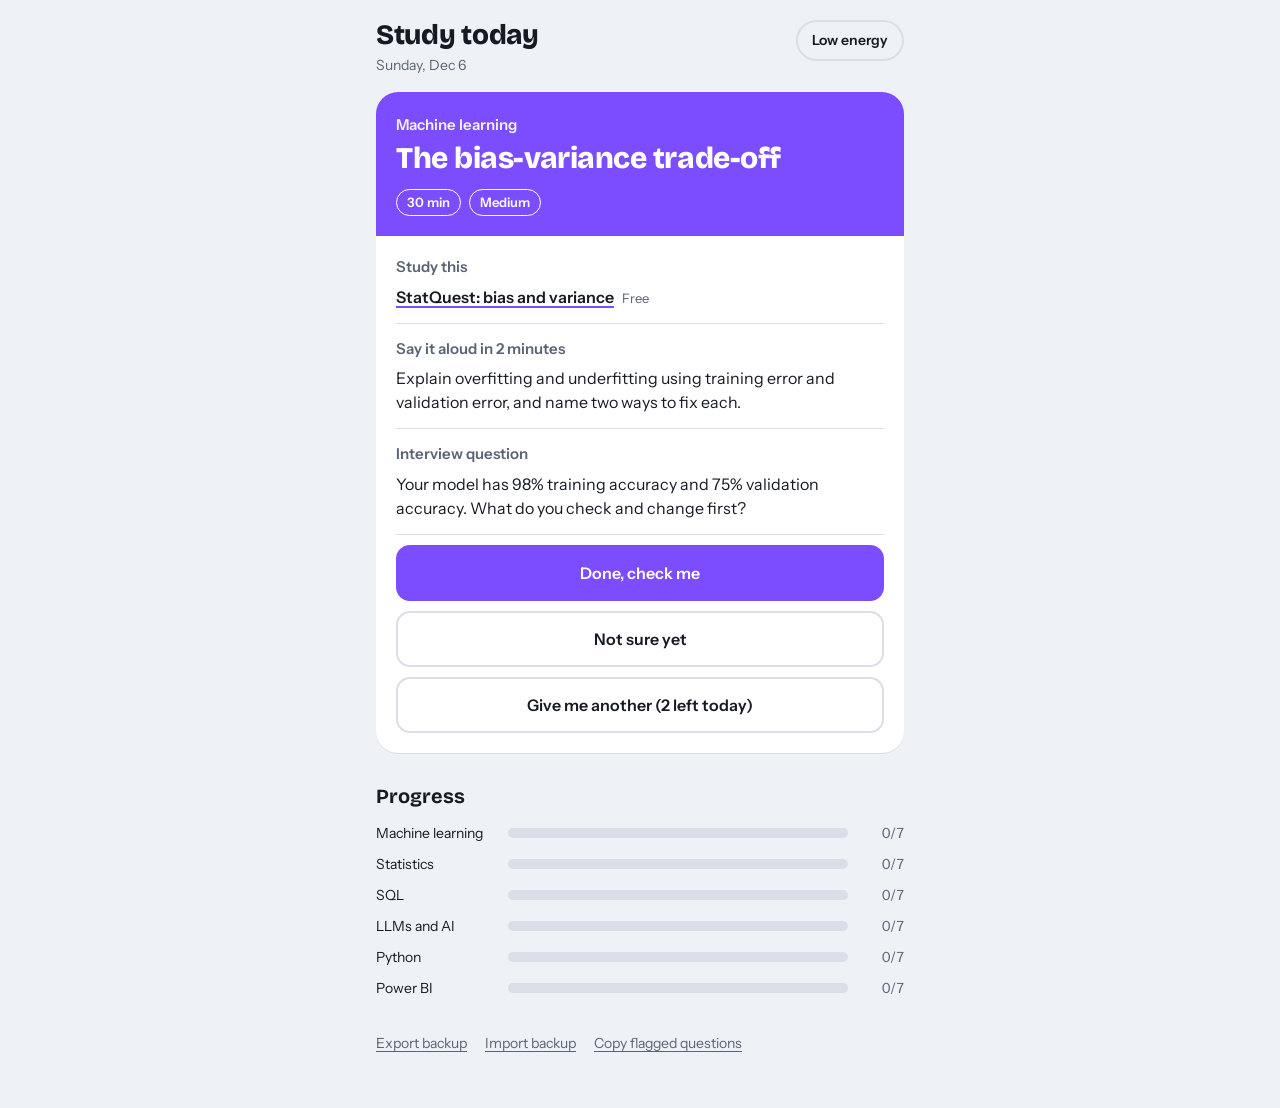
==== study-hub/index.html @ 0c4358ce "Study Hub" ====
<!doctype html>
<html lang="en">
<head>
  <meta charset="utf-8">
  <meta name="viewport" content="width=device-width, initial-scale=1">
  <meta name="color-scheme" content="light dark">
  <title>Study today</title>
  <link rel="preconnect" href="https://fonts.googleapis.com">
  <link rel="preconnect" href="https://fonts.gstatic.com" crossorigin>
  <link href="https://fonts.googleapis.com/css2?family=Bricolage+Grotesque:wght@600;800&family=Instrument+Sans:wght@400;500;600&display=swap" rel="stylesheet">
  <link rel="stylesheet" href="style.css">
</head>
<body>
  <div class="wrap">
    <header class="top">
      <div>
        <h1>Study today</h1>
        <p class="date" id="date"></p>
      </div>
      <button class="chip" id="lowEnergy" data-action="low-energy" aria-pressed="false">Low energy</button>
    </header>

    <p class="notice" id="notice" role="status" aria-live="polite"></p>

    <main id="main"></main>

    <section class="progress" id="progress" aria-label="Progress"></section>

    <footer class="tools">
      <button class="link" data-action="export">Export backup</button>
      <button class="link" data-action="import">Import backup</button>
      <button class="link" data-action="copy-flags" id="flagBtn">Copy flagged questions</button>
      <input type="file" id="importFile" accept="application/json" hidden>
    </footer>
  </div>

  <script src="data/stats.js"></script>
  <script src="data/ml.js"></script>
  <script src="data/sql.js"></script>
  <script src="data/llm.js"></script>
  <script src="data/python.js"></script>
  <script src="data/powerbi.js"></script>
  <script src="app.js"></script>
</body>
</html>
---- study-hub/style.css ----
:root {
  --bg: #EEF1F6;
  --card: #FFFFFF;
  --ink: #161A23;
  --muted: #5B6475;
  --line: #D9DEE8;
  --good: #1F7A4D;
  --bad: #C43A3A;
  --radius: 22px;
  --display: "Bricolage Grotesque", "Avenir Next", "Segoe UI", sans-serif;
  --body: "Instrument Sans", "Segoe UI", system-ui, sans-serif;
}

@media (prefers-color-scheme: dark) {
  :root {
    --bg: #10131A;
    --card: #1A1F2B;
    --ink: #F2F4F8;
    --muted: #A4ADBF;
    --line: #2C3345;
    --good: #5CCB93;
    --bad: #FF8A8A;
  }
}

* { box-sizing: border-box; }

html { -webkit-text-size-adjust: 100%; }

body {
  margin: 0;
  background: var(--bg);
  color: var(--ink);
  font-family: var(--body);
  font-size: 16px;
  line-height: 1.5;
}

.wrap {
  max-width: 560px;
  margin: 0 auto;
  padding: 20px 16px 48px;
}

.top {
  display: flex;
  align-items: flex-start;
  justify-content: space-between;
  gap: 12px;
  margin-bottom: 16px;
}

h1 {
  margin: 0;
  font-family: var(--display);
  font-weight: 800;
  font-size: 28px;
  letter-spacing: -0.01em;
  line-height: 1.1;
}

.date { margin: 4px 0 0; color: var(--muted); font-size: 14px; }

.chip {
  font: inherit;
  font-size: 14px;
  font-weight: 600;
  padding: 8px 14px;
  border-radius: 999px;
  border: 2px solid var(--line);
  background: transparent;
  color: var(--ink);
  cursor: pointer;
}
.chip[aria-pressed="true"] {
  background: var(--ink);
  color: var(--bg);
  border-color: var(--ink);
}

.notice {
  min-height: 0;
  margin: 0 0 12px;
  font-size: 14px;
  color: var(--muted);
}
.notice:empty { display: none; }

/* Card */
.card {
  background: var(--card);
  border-radius: var(--radius);
  overflow: hidden;
  box-shadow: 0 1px 0 var(--line);
}

.band {
  background: var(--area);
  color: var(--on);
  padding: 22px 20px 20px;
}
.band .area { margin: 0 0 6px; font-weight: 600; font-size: 15px; opacity: 0.92; }
.band h2 {
  margin: 0;
  font-family: var(--display);
  font-weight: 800;
  font-size: 30px;
  line-height: 1.08;
  letter-spacing: -0.015em;
}
.meta { margin: 14px 0 0; padding: 0; list-style: none; display: flex; flex-wrap: wrap; gap: 8px; }
.meta li {
  font-size: 13px;
  font-weight: 600;
  padding: 3px 10px;
  border-radius: 999px;
  border: 1.5px solid currentColor;
}

.body { padding: 6px 20px 20px; }

.block { padding: 14px 0; border-bottom: 1px solid var(--line); }
.block:last-of-type { border-bottom: 0; }
.block h3 { margin: 0 0 6px; font-size: 15px; font-weight: 600; color: var(--muted); }
.block p { margin: 0; max-width: 62ch; }

.res {
  display: inline-block;
  font-weight: 600;
  color: var(--ink);
  text-decoration-thickness: 2px;
  text-underline-offset: 3px;
  text-decoration-color: var(--area);
}
.src {
  margin-left: 8px;
  font-size: 13px;
  color: var(--muted);
}

.actions { display: grid; gap: 10px; margin-top: 10px; }

.btn {
  font: inherit;
  font-weight: 600;
  padding: 14px 18px;
  border-radius: 14px;
  border: 2px solid var(--line);
  background: transparent;
  color: var(--ink);
  cursor: pointer;
  text-align: center;
}
.btn.primary {
  background: var(--area);
  border-color: var(--area);
  color: var(--on);
}
.btn:disabled { opacity: 0.45; cursor: not-allowed; }

/* Quiz */
.qtext { font-size: 19px; font-weight: 600; line-height: 1.35; margin: 18px 0 14px; }
.opts { display: grid; gap: 10px; }
.opt {
  font: inherit;
  text-align: left;
  padding: 13px 16px;
  border-radius: 14px;
  border: 2px solid var(--line);
  background: transparent;
  color: var(--ink);
  cursor: pointer;
}
.opt.right { border-color: var(--good); background: color-mix(in srgb, var(--good) 14%, transparent); }
.opt.wrong { border-color: var(--bad); background: color-mix(in srgb, var(--bad) 14%, transparent); }
.opt:disabled { cursor: default; }

.feedback { margin-top: 16px; }
.feedback .verdict { font-weight: 700; margin: 0 0 4px; }
.feedback .verdict.good { color: var(--good); }
.feedback .verdict.bad { color: var(--bad); }
.feedback p { margin: 0 0 12px; max-width: 62ch; }

.score {
  font-family: var(--display);
  font-weight: 800;
  font-size: 56px;
  line-height: 1;
  margin: 18px 0 8px;
}

.empty { padding: 28px 20px; }
.empty h2 { margin: 0 0 8px; font-family: var(--display); font-size: 24px; }

/* Progress */
.progress { margin-top: 28px; }
.progress h2 { font-family: var(--display); font-size: 20px; margin: 0 0 12px; }
.row { display: grid; grid-template-columns: 120px 1fr 44px; align-items: center; gap: 12px; margin-bottom: 10px; font-size: 14px; }
.bar { height: 10px; border-radius: 99px; background: var(--line); overflow: hidden; }
.bar span { display: block; height: 100%; background: var(--c); border-radius: 99px; }
.count { text-align: right; color: var(--muted); font-variant-numeric: tabular-nums; }
.recent { margin: 18px 0 0; padding: 0; list-style: none; font-size: 14px; color: var(--muted); }
.recent li { padding: 6px 0; border-top: 1px solid var(--line); display: flex; justify-content: space-between; gap: 12px; }

.tools { margin-top: 28px; display: flex; flex-wrap: wrap; gap: 6px 18px; }
.link {
  font: inherit;
  font-size: 14px;
  background: none;
  border: 0;
  padding: 6px 0;
  color: var(--muted);
  text-decoration: underline;
  text-underline-offset: 3px;
  cursor: pointer;
}

:focus-visible { outline: 3px solid var(--ink); outline-offset: 3px; }

@media (prefers-reduced-motion: no-preference) {
  .bar span { transition: width 0.4s ease; }
}

@media (max-width: 380px) {
  .band h2 { font-size: 26px; }
  .row { grid-template-columns: 96px 1fr 40px; }
}
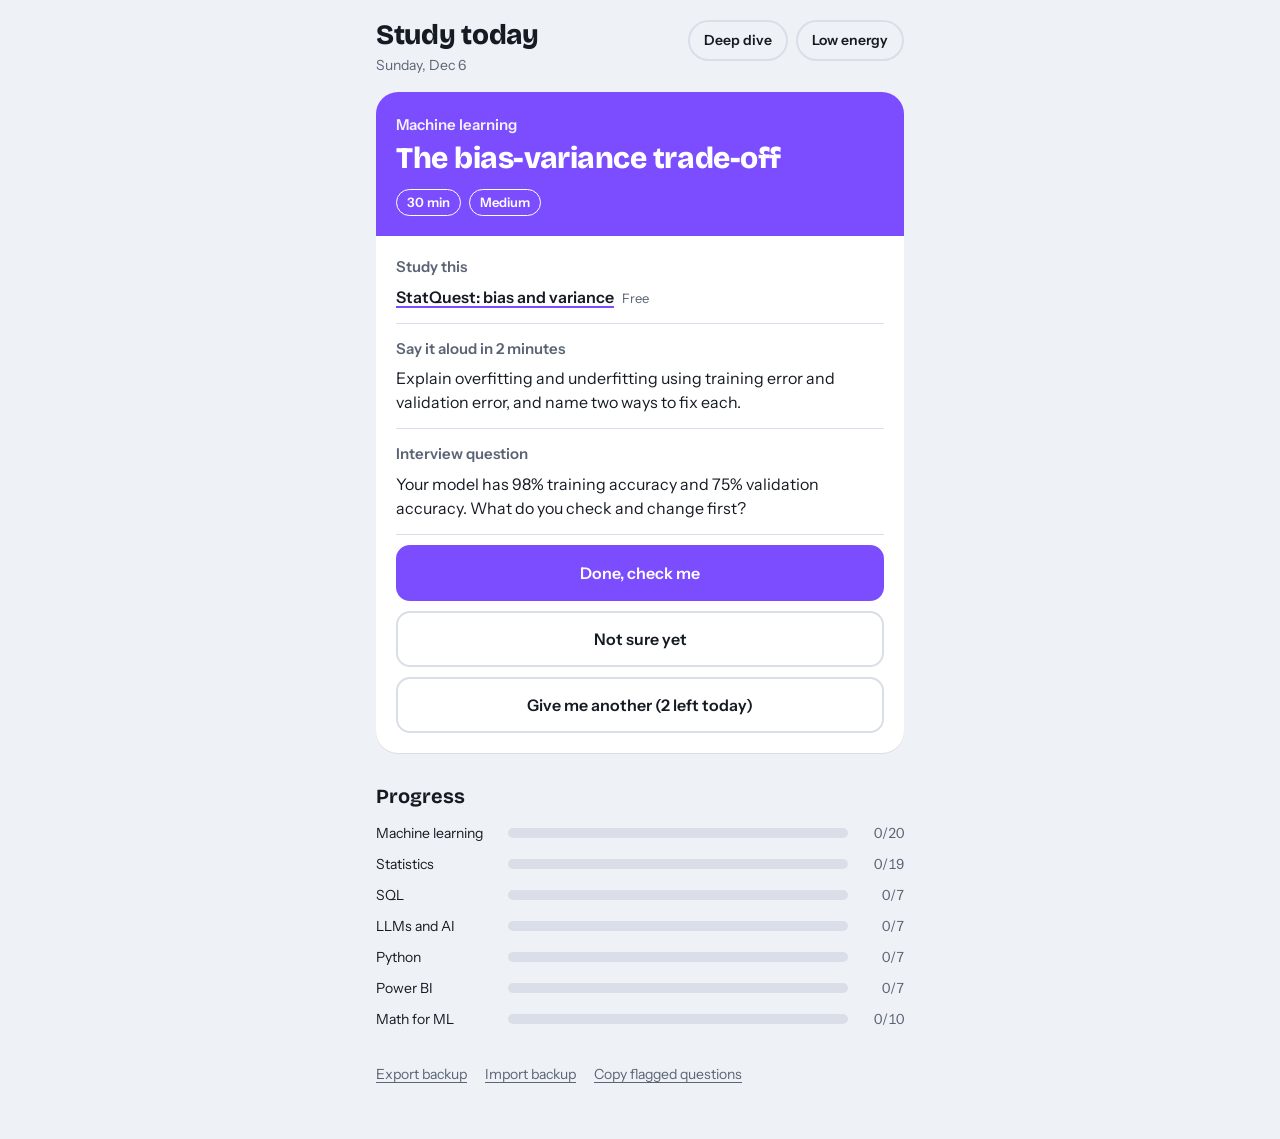
==== commit eb5235ff: "Updated Study Hub" ====
--- a/study-hub/index.html
+++ b/study-hub/index.html
@@ -17,7 +17,10 @@
         <h1>Study today</h1>
         <p class="date" id="date"></p>
       </div>
-      <button class="chip" id="lowEnergy" data-action="low-energy" aria-pressed="false">Low energy</button>
+      <div class="chips">
+        <button class="chip" id="deepDive" data-action="deep">Deep dive</button>
+        <button class="chip" id="lowEnergy" data-action="low-energy" aria-pressed="false">Low energy</button>
+      </div>
     </header>
 
     <p class="notice" id="notice" role="status" aria-live="polite"></p>
@@ -40,6 +43,9 @@
   <script src="data/llm.js"></script>
   <script src="data/python.js"></script>
   <script src="data/powerbi.js"></script>
+  <script src="data/stats2.js"></script>
+  <script src="data/ml2.js"></script>
+  <script src="data/mlmath.js"></script>
   <script src="app.js"></script>
 </body>
 </html>
--- a/study-hub/style.css
+++ b/study-hub/style.css
@@ -78,6 +78,8 @@
   border-color: var(--ink);
 }
 
+.chips { display: flex; flex-wrap: wrap; justify-content: flex-end; gap: 8px; }
+
 .notice {
   min-height: 0;
   margin: 0 0 12px;
